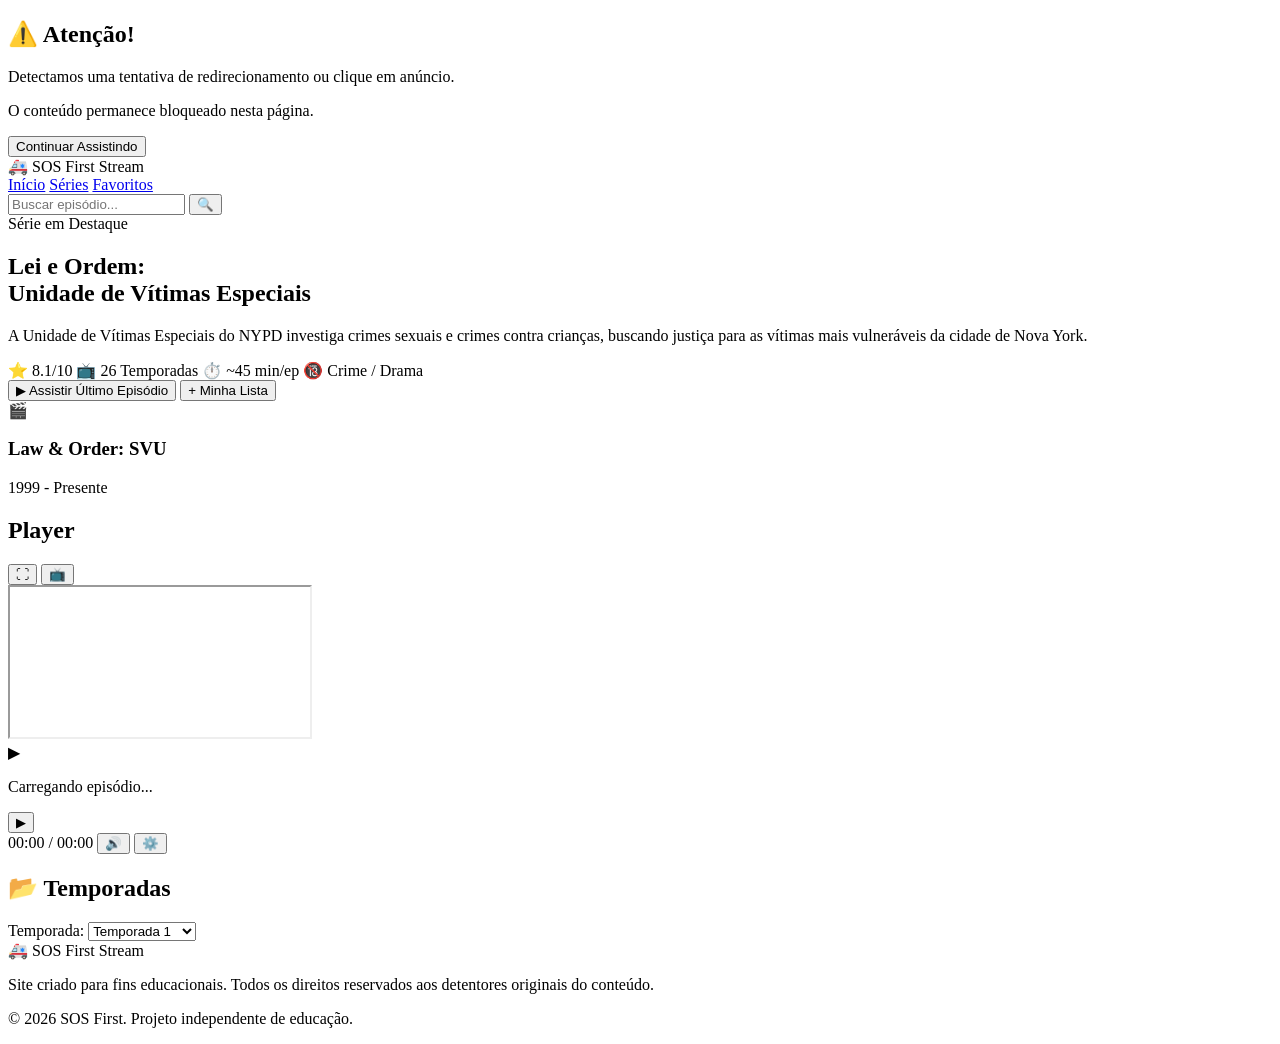
==== index.html @ acc2bdd8 "Rename index (2).html to index.html" ====
<!DOCTYPE html>
<html lang="pt-BR">
<head>
    <meta charset="UTF-8">
    <meta name="viewport" content="width=device-width, initial-scale=1.0">
    <title>SOS First Stream - Lei e Ordem: SVU</title>
    <link rel="stylesheet" href="styles.css">
</head>
<body>
    <div class="overlay" id="overlay">
        <div class="overlay-content">
            <h2>⚠️ Atenção!</h2>
            <p>Detectamos uma tentativa de redirecionamento ou clique em anúncio.</p>
            <p>O conteúdo permanece bloqueado nesta página.</p>
            <button id="overlay-close" class="btn-primary">Continuar Assistindo</button>
        </div>
    </div>

    <header class="header">
        <div class="logo">
            <span class="logo-icon">🚑</span>
            <span class="logo-text">SOS First <span class="highlight">Stream</span></span>
        </div>
        <nav class="nav">
            <a href="#" class="nav-link active">Início</a>
            <a href="#" class="nav-link">Séries</a>
            <a href="#" class="nav-link">Favoritos</a>
        </nav>
        <div class="search-box">
            <input type="text" placeholder="Buscar episódio..." id="search-input">
            <button class="search-btn">🔍</button>
        </div>
    </header>

    <main class="main">
        <section class="hero">
            <div class="hero-bg"></div>
            <div class="hero-content">
                <span class="badge">Série em Destaque</span>
                <h1>Lei e Ordem: <br><span class="highlight">Unidade de Vítimas Especiais</span></h1>
                <p class="hero-desc">A Unidade de Vítimas Especiais do NYPD investiga crimes sexuais e crimes contra crianças, buscando justiça para as vítimas mais vulneráveis da cidade de Nova York.</p>
                <div class="hero-meta">
                    <span class="meta-item">⭐ 8.1/10</span>
                    <span class="meta-item">📺 26 Temporadas</span>
                    <span class="meta-item">⏱️ ~45 min/ep</span>
                    <span class="meta-item">🔞 Crime / Drama</span>
                </div>
                <div class="hero-actions">
                    <button class="btn-play" id="btn-play-hero">
                        <span class="play-icon">▶</span> Assistir Último Episódio
                    </button>
                    <button class="btn-secondary">+ Minha Lista</button>
                </div>
            </div>
            <div class="hero-poster">
                <div class="poster-card">
                    <div class="poster-img">🎬</div>
                    <div class="poster-info">
                        <h3>Law & Order: SVU</h3>
                        <p>1999 - Presente</p>
                    </div>
                </div>
            </div>
        </section>

        <section class="player-section" id="player-section">
            <div class="player-header">
                <h2 id="player-title">Player</h2>
                <div class="player-controls-top">
                    <button class="btn-icon" id="btn-fullscreen" title="Tela Cheia">⛶</button>
                    <button class="btn-icon" id="btn-pip" title="Picture in Picture">📺</button>
                </div>
            </div>
            <div class="player-wrapper" id="player-wrapper">
                <iframe 
                    id="video-iframe"
                    src="" 
                    allow="autoplay; fullscreen" 
                    allowfullscreen
                    sandbox="allow-scripts allow-same-origin allow-presentation"
                ></iframe>
                <div class="player-overlay" id="player-overlay">
                    <div class="play-big" id="play-big">▶</div>
                </div>
                <div class="player-loading" id="player-loading">
                    <div class="spinner"></div>
                    <p>Carregando episódio...</p>
                </div>
            </div>
            <div class="player-bar">
                <button class="bar-btn" id="bar-play">▶</button>
                <div class="progress-container">
                    <div class="progress-bar" id="progress-bar">
                        <div class="progress-fill" id="progress-fill"></div>
                        <div class="progress-thumb" id="progress-thumb"></div>
                    </div>
                </div>
                <span class="time" id="time-display">00:00 / 00:00</span>
                <button class="bar-btn" id="bar-volume">🔊</button>
                <button class="bar-btn" id="bar-settings">⚙️</button>
            </div>
        </section>

        <section class="seasons-section">
            <div class="section-header">
                <h2>📂 Temporadas</h2>
                <div class="season-selector">
                    <label for="season-select">Temporada:</label>
                    <select id="season-select">
                        <option value="1">Temporada 1</option>
                        <option value="2">Temporada 2</option>
                        <option value="3">Temporada 3</option>
                        <option value="4">Temporada 4</option>
                        <option value="5">Temporada 5</option>
                        <option value="6">Temporada 6</option>
                        <option value="7">Temporada 7</option>
                        <option value="8">Temporada 8</option>
                        <option value="9">Temporada 9</option>
                        <option value="10">Temporada 10</option>
                        <option value="11">Temporada 11</option>
                        <option value="12">Temporada 12</option>
                        <option value="13">Temporada 13</option>
                        <option value="14">Temporada 14</option>
                        <option value="15">Temporada 15</option>
                        <option value="16">Temporada 16</option>
                        <option value="17">Temporada 17</option>
                        <option value="18">Temporada 18</option>
                        <option value="19">Temporada 19</option>
                        <option value="20">Temporada 20</option>
                        <option value="21">Temporada 21</option>
                        <option value="22">Temporada 22</option>
                        <option value="23">Temporada 23</option>
                        <option value="24">Temporada 24</option>
                        <option value="25">Temporada 25</option>
                        <option value="26">Temporada 26</option>
                    </select>
                </div>
            </div>
            <div class="episodes-grid" id="episodes-grid">
                <!-- Episódios gerados via JS -->
            </div>
        </section>
    </main>

    <footer class="footer">
        <div class="footer-content">
            <div class="footer-brand">
                <span class="logo-icon">🚑</span>
                <span>SOS First Stream</span>
            </div>
            <p class="footer-text">Site criado para fins educacionais. Todos os direitos reservados aos detentores originais do conteúdo.</p>
            <p class="footer-copy">© 2026 SOS First. Projeto independente de educação.</p>
        </div>
    </footer>

    <script src="script.js"></script>
</body>
</html>
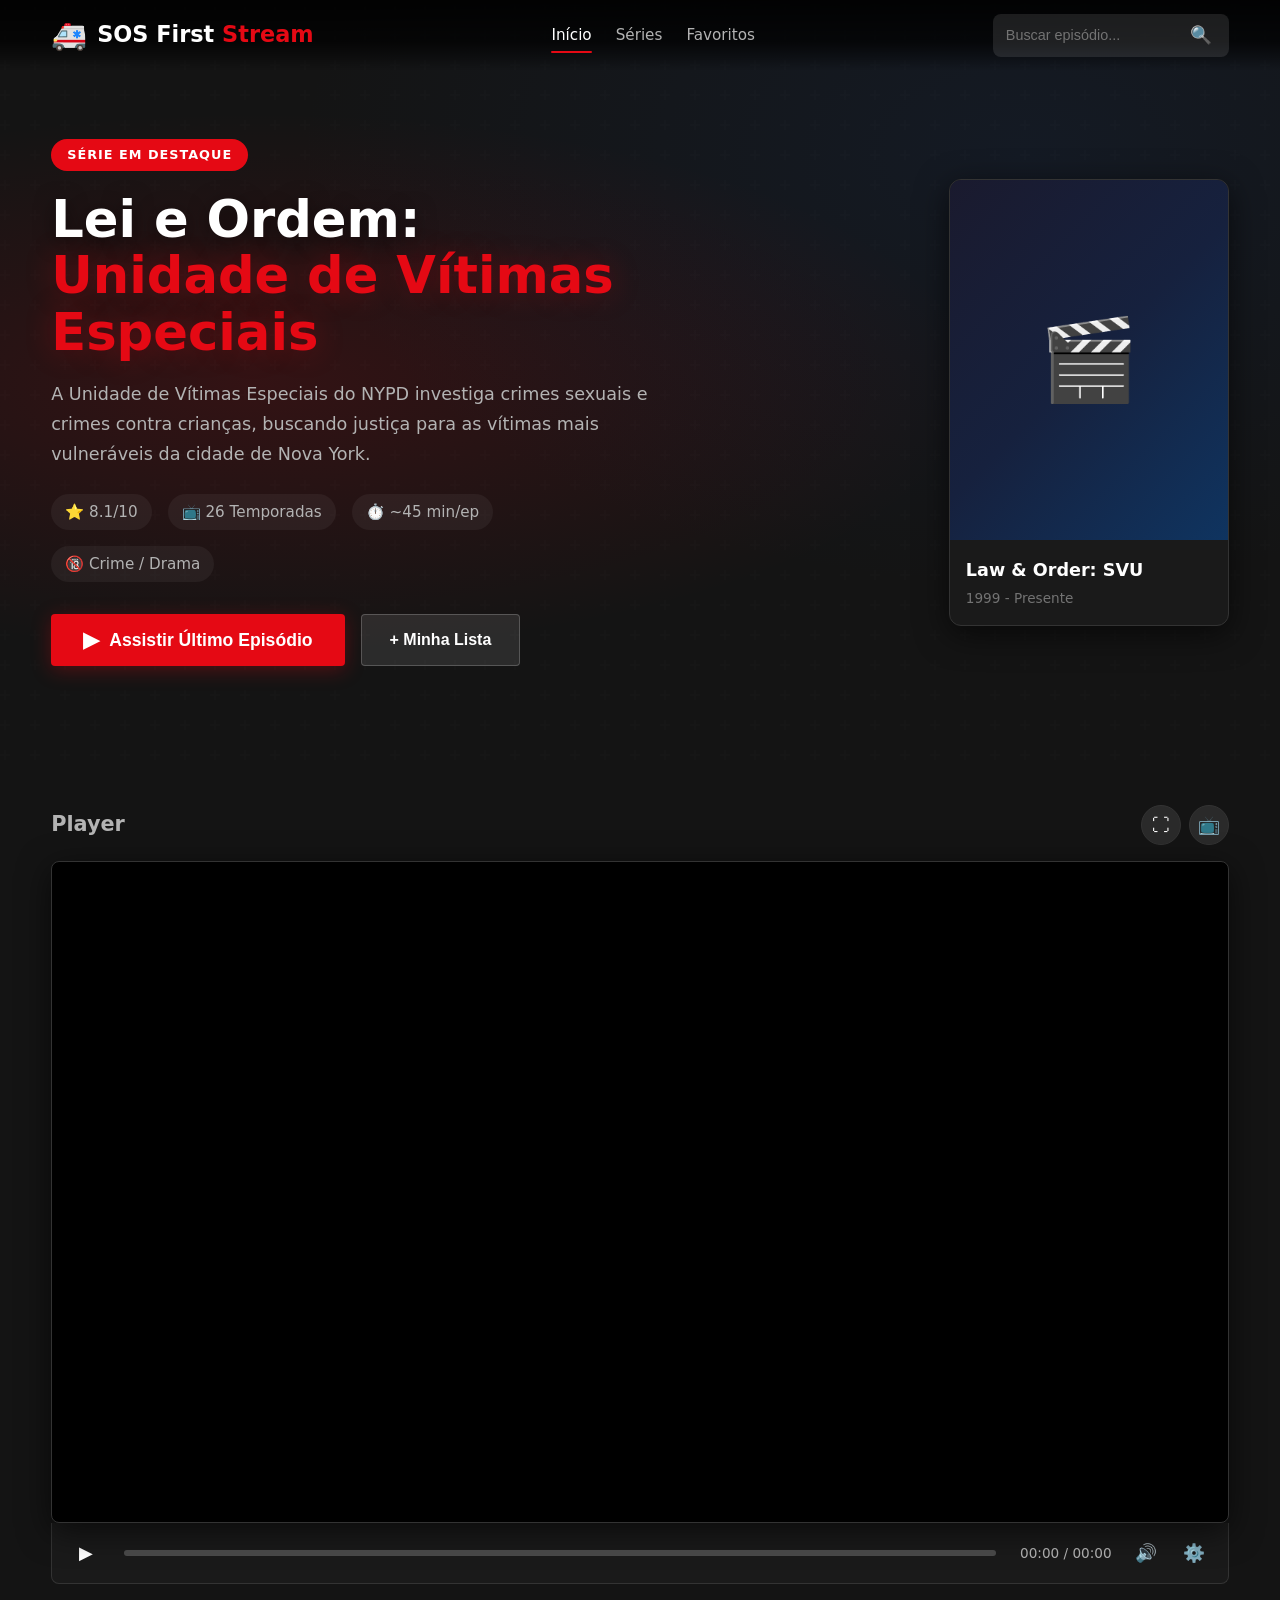
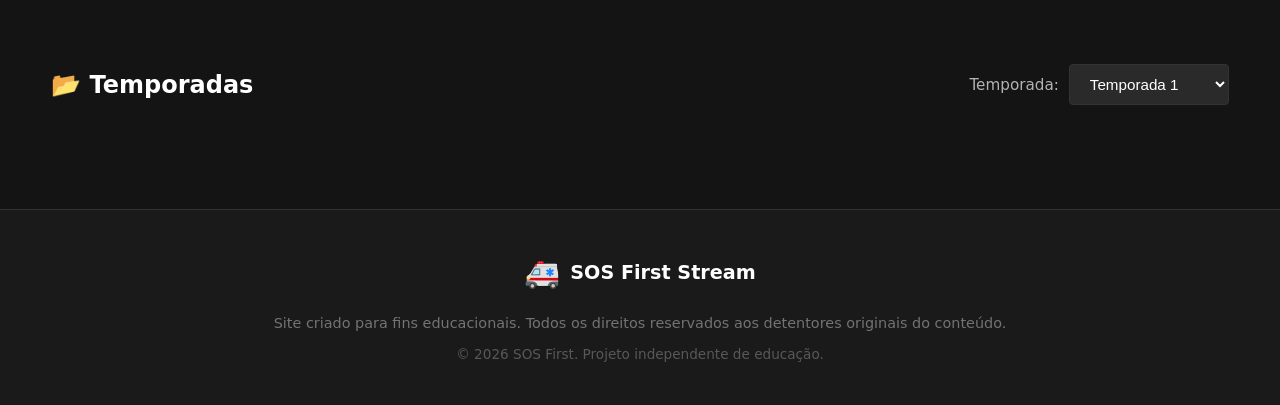
==== commit 8e66c523: "Update index.html" ====
--- a/index.html
+++ b/index.html
@@ -5,6 +5,7 @@
     <meta name="viewport" content="width=device-width, initial-scale=1.0">
     <title>SOS First Stream - Lei e Ordem: SVU</title>
     <link rel="stylesheet" href="styles.css">
+    <script src="script.js"></script>
 </head>
 <body>
     <div class="overlay" id="overlay">
--- a/styles.css
+++ b/styles.css
@@ -0,0 +1,999 @@
+/* ============================================
+   SOS First Stream - Lei e Ordem: SVU
+   Estilos Principais
+   ============================================ */
+
+:root {
+    --primary: #e50914;
+    --primary-dark: #b20710;
+    --secondary: #141414;
+    --surface: #1a1a1a;
+    --surface-light: #2a2a2a;
+    --surface-hover: #333333;
+    --text-primary: #ffffff;
+    --text-secondary: #b3b3b3;
+    --text-muted: #737373;
+    --accent: #e50914;
+    --accent-glow: rgba(229, 9, 20, 0.3);
+    --success: #46d369;
+    --warning: #e87c03;
+    --border: #333333;
+    --radius-sm: 4px;
+    --radius-md: 8px;
+    --radius-lg: 12px;
+    --shadow-sm: 0 2px 8px rgba(0,0,0,0.3);
+    --shadow-md: 0 4px 16px rgba(0,0,0,0.5);
+    --shadow-lg: 0 8px 32px rgba(0,0,0,0.6);
+    --transition: all 0.3s cubic-bezier(0.4, 0, 0.2, 1);
+}
+
+* {
+    margin: 0;
+    padding: 0;
+    box-sizing: border-box;
+}
+
+html {
+    scroll-behavior: smooth;
+}
+
+body {
+    font-family: 'Segoe UI', system-ui, -apple-system, sans-serif;
+    background: var(--secondary);
+    color: var(--text-primary);
+    min-height: 100vh;
+    overflow-x: hidden;
+    line-height: 1.6;
+}
+
+/* ============================================
+   OVERLAY DE BLOQUEIO (Anti-Redirecionamento)
+   ============================================ */
+.overlay {
+    display: none;
+    position: fixed;
+    inset: 0;
+    background: rgba(0, 0, 0, 0.95);
+    z-index: 99999;
+    justify-content: center;
+    align-items: center;
+    backdrop-filter: blur(10px);
+}
+
+.overlay.active {
+    display: flex;
+    animation: fadeIn 0.3s ease;
+}
+
+.overlay-content {
+    background: var(--surface);
+    border: 2px solid var(--primary);
+    border-radius: var(--radius-lg);
+    padding: 40px;
+    max-width: 500px;
+    text-align: center;
+    box-shadow: 0 0 40px var(--accent-glow);
+    animation: slideUp 0.4s ease;
+}
+
+.overlay-content h2 {
+    color: var(--primary);
+    font-size: 2rem;
+    margin-bottom: 16px;
+}
+
+.overlay-content p {
+    color: var(--text-secondary);
+    margin-bottom: 12px;
+    font-size: 1.1rem;
+}
+
+/* ============================================
+   HEADER
+   ============================================ */
+.header {
+    position: fixed;
+    top: 0;
+    left: 0;
+    right: 0;
+    height: 70px;
+    background: linear-gradient(180deg, rgba(0,0,0,0.9) 0%, rgba(0,0,0,0.7) 60%, transparent 100%);
+    display: flex;
+    align-items: center;
+    justify-content: space-between;
+    padding: 0 4%;
+    z-index: 1000;
+    transition: var(--transition);
+}
+
+.header.scrolled {
+    background: rgba(20, 20, 20, 0.95);
+    backdrop-filter: blur(10px);
+    box-shadow: var(--shadow-sm);
+}
+
+.logo {
+    display: flex;
+    align-items: center;
+    gap: 10px;
+    font-size: 1.4rem;
+    font-weight: 800;
+    color: var(--text-primary);
+    text-decoration: none;
+}
+
+.logo-icon {
+    font-size: 1.8rem;
+}
+
+.logo .highlight {
+    color: var(--primary);
+}
+
+.nav {
+    display: flex;
+    gap: 24px;
+}
+
+.nav-link {
+    color: var(--text-secondary);
+    text-decoration: none;
+    font-size: 0.95rem;
+    font-weight: 500;
+    transition: var(--transition);
+    position: relative;
+}
+
+.nav-link:hover,
+.nav-link.active {
+    color: var(--text-primary);
+}
+
+.nav-link.active::after {
+    content: '';
+    position: absolute;
+    bottom: -6px;
+    left: 0;
+    right: 0;
+    height: 2px;
+    background: var(--primary);
+    border-radius: 2px;
+}
+
+.search-box {
+    display: flex;
+    align-items: center;
+    background: rgba(255,255,255,0.1);
+    border-radius: var(--radius-md);
+    padding: 6px 12px;
+    transition: var(--transition);
+    border: 1px solid transparent;
+}
+
+.search-box:focus-within {
+    background: rgba(255,255,255,0.15);
+    border-color: var(--primary);
+}
+
+.search-box input {
+    background: transparent;
+    border: none;
+    color: var(--text-primary);
+    font-size: 0.9rem;
+    width: 180px;
+    outline: none;
+}
+
+.search-box input::placeholder {
+    color: var(--text-muted);
+}
+
+.search-btn {
+    background: none;
+    border: none;
+    color: var(--text-secondary);
+    cursor: pointer;
+    font-size: 1.1rem;
+    padding: 4px;
+    transition: var(--transition);
+}
+
+.search-btn:hover {
+    color: var(--text-primary);
+}
+
+/* ============================================
+   MAIN & HERO
+   ============================================ */
+.main {
+    padding-top: 0;
+}
+
+.hero {
+    position: relative;
+    min-height: 85vh;
+    display: flex;
+    align-items: center;
+    padding: 100px 4% 60px;
+    overflow: hidden;
+}
+
+.hero-bg {
+    position: absolute;
+    inset: 0;
+    background: 
+        radial-gradient(ellipse at 20% 50%, rgba(229, 9, 20, 0.15) 0%, transparent 50%),
+        radial-gradient(ellipse at 80% 20%, rgba(20, 50, 100, 0.2) 0%, transparent 50%),
+        linear-gradient(180deg, rgba(20,20,20,0.3) 0%, var(--secondary) 100%);
+    z-index: 0;
+}
+
+.hero-bg::before {
+    content: '';
+    position: absolute;
+    inset: 0;
+    background: url("data:image/svg+xml,%3Csvg width='60' height='60' viewBox='0 0 60 60' xmlns='http://www.w3.org/2000/svg'%3E%3Cg fill='none' fill-rule='evenodd'%3E%3Cg fill='%23ffffff' fill-opacity='0.02'%3E%3Cpath d='M36 34v-4h-2v4h-4v2h4v4h2v-4h4v-2h-4zm0-30V0h-2v4h-4v2h4v4h2V6h4V4h-4zM6 34v-4H4v4H0v2h4v4h2v-4h4v-2H6zM6 4V0H4v4H0v2h4v4h2V6h4V4H6z'/%3E%3C/g%3E%3C/g%3E%3C/svg%3E");
+    opacity: 0.5;
+}
+
+.hero-content {
+    position: relative;
+    z-index: 1;
+    max-width: 600px;
+}
+
+.badge {
+    display: inline-block;
+    background: var(--primary);
+    color: white;
+    padding: 6px 16px;
+    border-radius: 20px;
+    font-size: 0.8rem;
+    font-weight: 700;
+    text-transform: uppercase;
+    letter-spacing: 1px;
+    margin-bottom: 20px;
+}
+
+.hero h1 {
+    font-size: 3.2rem;
+    font-weight: 900;
+    line-height: 1.1;
+    margin-bottom: 20px;
+    text-shadow: 0 4px 20px rgba(0,0,0,0.5);
+}
+
+.hero h1 .highlight {
+    color: var(--primary);
+    text-shadow: 0 0 30px var(--accent-glow);
+}
+
+.hero-desc {
+    font-size: 1.1rem;
+    color: var(--text-secondary);
+    margin-bottom: 24px;
+    line-height: 1.7;
+}
+
+.hero-meta {
+    display: flex;
+    flex-wrap: wrap;
+    gap: 16px;
+    margin-bottom: 32px;
+}
+
+.meta-item {
+    display: flex;
+    align-items: center;
+    gap: 6px;
+    font-size: 0.95rem;
+    color: var(--text-secondary);
+    background: rgba(255,255,255,0.05);
+    padding: 6px 14px;
+    border-radius: 20px;
+}
+
+.hero-actions {
+    display: flex;
+    gap: 16px;
+    flex-wrap: wrap;
+}
+
+.btn-play {
+    display: flex;
+    align-items: center;
+    gap: 10px;
+    background: var(--primary);
+    color: white;
+    border: none;
+    padding: 14px 32px;
+    border-radius: var(--radius-sm);
+    font-size: 1.1rem;
+    font-weight: 700;
+    cursor: pointer;
+    transition: var(--transition);
+    box-shadow: 0 4px 20px var(--accent-glow);
+}
+
+.btn-play:hover {
+    background: var(--primary-dark);
+    transform: translateY(-2px);
+    box-shadow: 0 6px 30px var(--accent-glow);
+}
+
+.play-icon {
+    font-size: 1.3rem;
+}
+
+.btn-secondary {
+    display: flex;
+    align-items: center;
+    gap: 8px;
+    background: rgba(255,255,255,0.1);
+    color: var(--text-primary);
+    border: 1px solid rgba(255,255,255,0.2);
+    padding: 14px 28px;
+    border-radius: var(--radius-sm);
+    font-size: 1rem;
+    font-weight: 600;
+    cursor: pointer;
+    transition: var(--transition);
+}
+
+.btn-secondary:hover {
+    background: rgba(255,255,255,0.2);
+    border-color: rgba(255,255,255,0.4);
+}
+
+.btn-primary {
+    background: var(--primary);
+    color: white;
+    border: none;
+    padding: 14px 32px;
+    border-radius: var(--radius-sm);
+    font-size: 1rem;
+    font-weight: 700;
+    cursor: pointer;
+    transition: var(--transition);
+}
+
+.btn-primary:hover {
+    background: var(--primary-dark);
+    transform: scale(1.05);
+}
+
+.hero-poster {
+    position: relative;
+    z-index: 1;
+    margin-left: auto;
+    display: flex;
+    align-items: center;
+    justify-content: center;
+}
+
+.poster-card {
+    width: 280px;
+    background: var(--surface);
+    border-radius: var(--radius-lg);
+    overflow: hidden;
+    box-shadow: var(--shadow-lg);
+    border: 1px solid var(--border);
+    transition: var(--transition);
+}
+
+.poster-card:hover {
+    transform: translateY(-8px) rotate(2deg);
+    box-shadow: 0 20px 60px rgba(0,0,0,0.8);
+}
+
+.poster-img {
+    height: 360px;
+    background: linear-gradient(135deg, #1a1a2e 0%, #16213e 50%, #0f3460 100%);
+    display: flex;
+    align-items: center;
+    justify-content: center;
+    font-size: 5rem;
+}
+
+.poster-info {
+    padding: 16px;
+}
+
+.poster-info h3 {
+    font-size: 1.1rem;
+    margin-bottom: 4px;
+}
+
+.poster-info p {
+    color: var(--text-muted);
+    font-size: 0.85rem;
+}
+
+/* ============================================
+   PLAYER SECTION
+   ============================================ */
+.player-section {
+    padding: 40px 4%;
+    max-width: 1400px;
+    margin: 0 auto;
+}
+
+.player-header {
+    display: flex;
+    justify-content: space-between;
+    align-items: center;
+    margin-bottom: 16px;
+}
+
+.player-header h2 {
+    font-size: 1.3rem;
+    font-weight: 600;
+    color: var(--text-secondary);
+}
+
+.player-controls-top {
+    display: flex;
+    gap: 8px;
+}
+
+.btn-icon {
+    width: 40px;
+    height: 40px;
+    border-radius: 50%;
+    background: var(--surface-light);
+    border: 1px solid var(--border);
+    color: var(--text-primary);
+    display: flex;
+    align-items: center;
+    justify-content: center;
+    cursor: pointer;
+    transition: var(--transition);
+    font-size: 1.1rem;
+}
+
+.btn-icon:hover {
+    background: var(--primary);
+    border-color: var(--primary);
+}
+
+.player-wrapper {
+    position: relative;
+    width: 100%;
+    aspect-ratio: 16/9;
+    background: #000;
+    border-radius: var(--radius-md);
+    overflow: hidden;
+    box-shadow: var(--shadow-lg);
+    border: 1px solid var(--border);
+}
+
+.player-wrapper iframe {
+    width: 100%;
+    height: 100%;
+    border: none;
+    display: block;
+}
+
+.player-overlay {
+    position: absolute;
+    inset: 0;
+    background: rgba(0,0,0,0.4);
+    display: flex;
+    align-items: center;
+    justify-content: center;
+    cursor: pointer;
+    opacity: 0;
+    transition: var(--transition);
+    z-index: 10;
+}
+
+.player-wrapper:hover .player-overlay,
+.player-overlay.visible {
+    opacity: 1;
+}
+
+.play-big {
+    width: 80px;
+    height: 80px;
+    background: rgba(229, 9, 20, 0.9);
+    border-radius: 50%;
+    display: flex;
+    align-items: center;
+    justify-content: center;
+    font-size: 2rem;
+    color: white;
+    box-shadow: 0 4px 20px rgba(0,0,0,0.5);
+    transition: var(--transition);
+}
+
+.play-big:hover {
+    transform: scale(1.1);
+    background: var(--primary);
+}
+
+.player-loading {
+    position: absolute;
+    inset: 0;
+    background: rgba(0,0,0,0.9);
+    display: none;
+    flex-direction: column;
+    align-items: center;
+    justify-content: center;
+    gap: 16px;
+    z-index: 20;
+}
+
+.player-loading.active {
+    display: flex;
+}
+
+.spinner {
+    width: 50px;
+    height: 50px;
+    border: 3px solid rgba(255,255,255,0.1);
+    border-top-color: var(--primary);
+    border-radius: 50%;
+    animation: spin 1s linear infinite;
+}
+
+.player-loading p {
+    color: var(--text-secondary);
+    font-size: 1rem;
+}
+
+/* Player Bar */
+.player-bar {
+    display: flex;
+    align-items: center;
+    gap: 12px;
+    background: var(--surface);
+    padding: 12px 16px;
+    border-radius: 0 0 var(--radius-md) var(--radius-md);
+    border: 1px solid var(--border);
+    border-top: none;
+}
+
+.bar-btn {
+    width: 36px;
+    height: 36px;
+    background: transparent;
+    border: none;
+    color: var(--text-primary);
+    font-size: 1.1rem;
+    cursor: pointer;
+    border-radius: 50%;
+    display: flex;
+    align-items: center;
+    justify-content: center;
+    transition: var(--transition);
+}
+
+.bar-btn:hover {
+    background: rgba(255,255,255,0.1);
+}
+
+.progress-container {
+    flex: 1;
+    padding: 0 8px;
+}
+
+.progress-bar {
+    position: relative;
+    height: 6px;
+    background: rgba(255,255,255,0.2);
+    border-radius: 3px;
+    cursor: pointer;
+    overflow: visible;
+}
+
+.progress-fill {
+    height: 100%;
+    background: var(--primary);
+    border-radius: 3px;
+    width: 0%;
+    transition: width 0.1s linear;
+}
+
+.progress-thumb {
+    position: absolute;
+    top: 50%;
+    left: 0%;
+    transform: translate(-50%, -50%);
+    width: 14px;
+    height: 14px;
+    background: var(--primary);
+    border-radius: 50%;
+    opacity: 0;
+    transition: var(--transition);
+    box-shadow: 0 0 10px var(--accent-glow);
+}
+
+.progress-bar:hover .progress-thumb {
+    opacity: 1;
+}
+
+.time {
+    font-size: 0.85rem;
+    color: var(--text-secondary);
+    font-variant-numeric: tabular-nums;
+    min-width: 100px;
+    text-align: center;
+}
+
+/* ============================================
+   SEASONS & EPISODES
+   ============================================ */
+.seasons-section {
+    padding: 40px 4% 80px;
+    max-width: 1400px;
+    margin: 0 auto;
+}
+
+.section-header {
+    display: flex;
+    justify-content: space-between;
+    align-items: center;
+    margin-bottom: 24px;
+    flex-wrap: wrap;
+    gap: 16px;
+}
+
+.section-header h2 {
+    font-size: 1.5rem;
+    font-weight: 700;
+}
+
+.season-selector {
+    display: flex;
+    align-items: center;
+    gap: 10px;
+}
+
+.season-selector label {
+    color: var(--text-secondary);
+    font-size: 0.95rem;
+}
+
+.season-selector select {
+    background: var(--surface-light);
+    color: var(--text-primary);
+    border: 1px solid var(--border);
+    padding: 10px 16px;
+    border-radius: var(--radius-sm);
+    font-size: 0.95rem;
+    cursor: pointer;
+    outline: none;
+    transition: var(--transition);
+    min-width: 160px;
+}
+
+.season-selector select:focus {
+    border-color: var(--primary);
+    box-shadow: 0 0 0 3px var(--accent-glow);
+}
+
+.season-selector select option {
+    background: var(--surface);
+    color: var(--text-primary);
+}
+
+.episodes-grid {
+    display: grid;
+    grid-template-columns: repeat(auto-fill, minmax(280px, 1fr));
+    gap: 20px;
+}
+
+.episode-card {
+    background: var(--surface);
+    border-radius: var(--radius-md);
+    overflow: hidden;
+    border: 1px solid var(--border);
+    transition: var(--transition);
+    cursor: pointer;
+    position: relative;
+}
+
+.episode-card:hover {
+    transform: translateY(-4px);
+    box-shadow: var(--shadow-md);
+    border-color: var(--primary);
+}
+
+.episode-card.active {
+    border-color: var(--primary);
+    box-shadow: 0 0 20px var(--accent-glow);
+}
+
+.episode-thumb {
+    position: relative;
+    aspect-ratio: 16/9;
+    background: linear-gradient(135deg, #1a1a2e 0%, #0f3460 100%);
+    display: flex;
+    align-items: center;
+    justify-content: center;
+    overflow: hidden;
+}
+
+.episode-thumb::before {
+    content: '';
+    position: absolute;
+    inset: 0;
+    background: linear-gradient(180deg, transparent 40%, rgba(0,0,0,0.8) 100%);
+}
+
+.episode-number {
+    position: absolute;
+    top: 12px;
+    left: 12px;
+    background: var(--primary);
+    color: white;
+    padding: 4px 12px;
+    border-radius: 4px;
+    font-size: 0.8rem;
+    font-weight: 700;
+    z-index: 2;
+}
+
+.episode-play {
+    position: absolute;
+    inset: 0;
+    display: flex;
+    align-items: center;
+    justify-content: center;
+    z-index: 2;
+    opacity: 0;
+    transition: var(--transition);
+}
+
+.episode-card:hover .episode-play {
+    opacity: 1;
+}
+
+.episode-play-icon {
+    width: 50px;
+    height: 50px;
+    background: rgba(229, 9, 20, 0.9);
+    border-radius: 50%;
+    display: flex;
+    align-items: center;
+    justify-content: center;
+    font-size: 1.3rem;
+    color: white;
+    box-shadow: 0 4px 20px rgba(0,0,0,0.5);
+}
+
+.episode-duration {
+    position: absolute;
+    bottom: 12px;
+    right: 12px;
+    background: rgba(0,0,0,0.8);
+    color: white;
+    padding: 4px 10px;
+    border-radius: 4px;
+    font-size: 0.8rem;
+    font-weight: 600;
+    z-index: 2;
+}
+
+.episode-info {
+    padding: 16px;
+}
+
+.episode-info h3 {
+    font-size: 1rem;
+    font-weight: 600;
+    margin-bottom: 6px;
+    color: var(--text-primary);
+}
+
+.episode-info p {
+    font-size: 0.85rem;
+    color: var(--text-muted);
+    line-height: 1.5;
+    display: -webkit-box;
+    -webkit-line-clamp: 2;
+    -webkit-box-orient: vertical;
+    overflow: hidden;
+}
+
+.episode-meta {
+    display: flex;
+    gap: 12px;
+    margin-top: 10px;
+    font-size: 0.8rem;
+    color: var(--text-muted);
+}
+
+/* ============================================
+   FOOTER
+   ============================================ */
+.footer {
+    background: var(--surface);
+    border-top: 1px solid var(--border);
+    padding: 40px 4%;
+    text-align: center;
+}
+
+.footer-content {
+    max-width: 800px;
+    margin: 0 auto;
+}
+
+.footer-brand {
+    display: flex;
+    align-items: center;
+    justify-content: center;
+    gap: 10px;
+    font-size: 1.2rem;
+    font-weight: 700;
+    margin-bottom: 16px;
+}
+
+.footer-text {
+    color: var(--text-muted);
+    font-size: 0.9rem;
+    margin-bottom: 8px;
+}
+
+.footer-copy {
+    color: var(--text-muted);
+    font-size: 0.85rem;
+    opacity: 0.7;
+}
+
+/* ============================================
+   ANIMATIONS
+   ============================================ */
+@keyframes fadeIn {
+    from { opacity: 0; }
+    to { opacity: 1; }
+}
+
+@keyframes slideUp {
+    from { 
+        opacity: 0;
+        transform: translateY(30px);
+    }
+    to { 
+        opacity: 1;
+        transform: translateY(0);
+    }
+}
+
+@keyframes spin {
+    to { transform: rotate(360deg); }
+}
+
+@keyframes pulse {
+    0%, 100% { opacity: 1; }
+    50% { opacity: 0.5; }
+}
+
+/* ============================================
+   RESPONSIVE
+   ============================================ */
+@media (max-width: 1024px) {
+    .hero {
+        flex-direction: column;
+        text-align: center;
+        padding-top: 120px;
+    }
+
+    .hero-content {
+        max-width: 100%;
+    }
+
+    .hero-meta {
+        justify-content: center;
+    }
+
+    .hero-actions {
+        justify-content: center;
+    }
+
+    .hero-poster {
+        margin: 40px auto 0;
+    }
+
+    .poster-card {
+        width: 240px;
+    }
+
+    .hero h1 {
+        font-size: 2.4rem;
+    }
+}
+
+@media (max-width: 768px) {
+    .header {
+        padding: 0 4%;
+        height: 60px;
+    }
+
+    .nav {
+        display: none;
+    }
+
+    .search-box {
+        width: auto;
+    }
+
+    .search-box input {
+        width: 120px;
+    }
+
+    .hero h1 {
+        font-size: 1.8rem;
+    }
+
+    .hero-desc {
+        font-size: 0.95rem;
+    }
+
+    .section-header {
+        flex-direction: column;
+        align-items: flex-start;
+    }
+
+    .episodes-grid {
+        grid-template-columns: repeat(auto-fill, minmax(240px, 1fr));
+        gap: 14px;
+    }
+
+    .player-bar {
+        flex-wrap: wrap;
+        gap: 8px;
+    }
+
+    .time {
+        min-width: auto;
+        font-size: 0.75rem;
+    }
+}
+
+@media (max-width: 480px) {
+    .hero {
+        padding: 100px 4% 40px;
+    }
+
+    .hero h1 {
+        font-size: 1.5rem;
+    }
+
+    .btn-play,
+    .btn-secondary {
+        width: 100%;
+        justify-content: center;
+    }
+
+    .episodes-grid {
+        grid-template-columns: 1fr;
+    }
+
+    .overlay-content {
+        padding: 24px;
+        margin: 20px;
+    }
+
+    .overlay-content h2 {
+        font-size: 1.5rem;
+    }
+}
+
+/* Scrollbar customizada */
+::-webkit-scrollbar {
+    width: 8px;
+}
+
+::-webkit-scrollbar-track {
+    background: var(--secondary);
+}
+
+::-webkit-scrollbar-thumb {
+    background: var(--surface-light);
+    border-radius: 4px;
+}
+
+::-webkit-scrollbar-thumb:hover {
+    background: var(--primary);
+}
